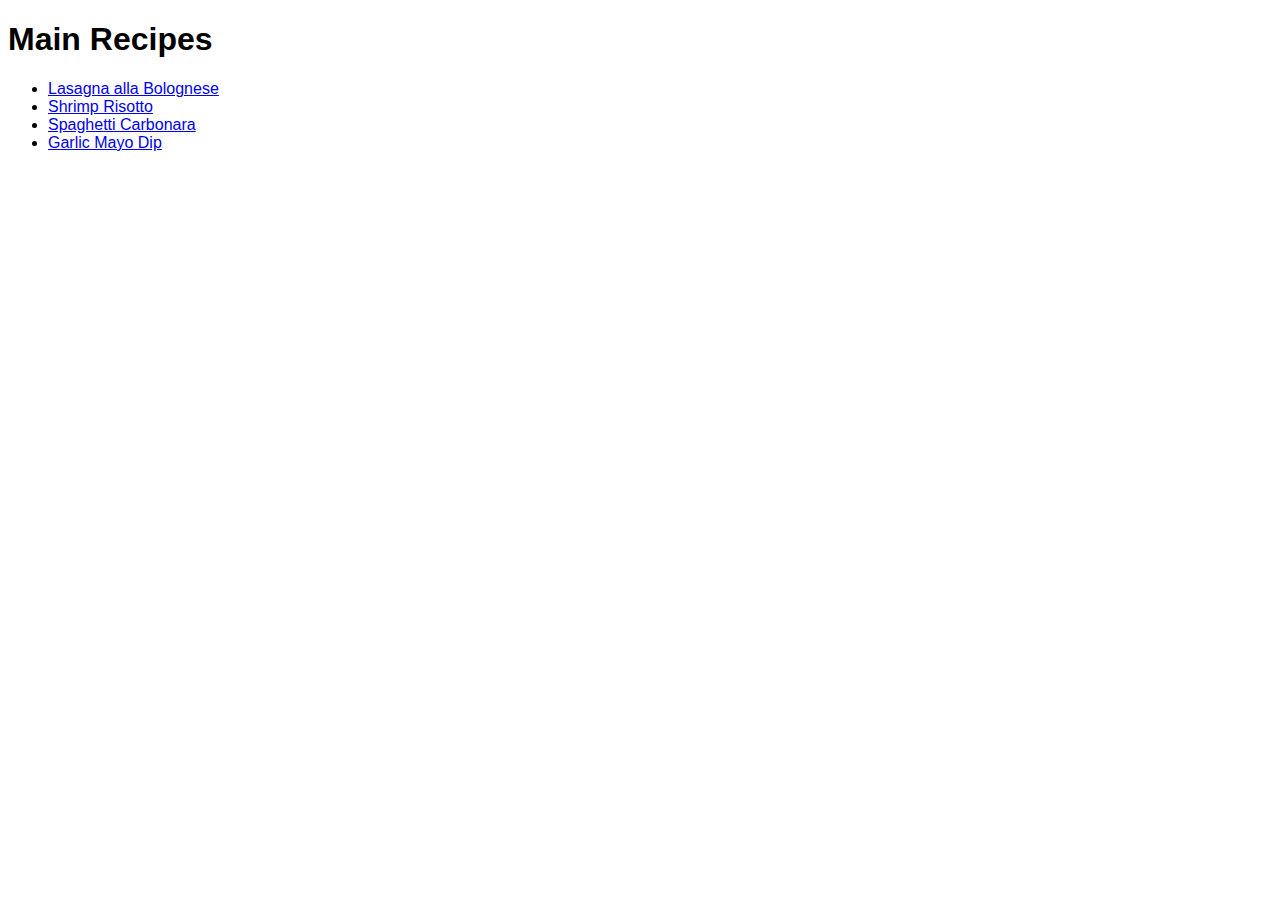
==== index.html @ d20dc723 "Garlic Mayo Recipe Add" ====
<!DOCTYPE html>
<html lang="pt">

<head>
    <meta charset="UTF-8">
    <meta name="viewport" content="width=device-width, initial-scale=1, shrink-to-fit=no">
    <link rel="stylesheet" href="../assets/css/mystyle.css">

    <title>Recipes</title>
</head>

<body>

    <main>
        <h1>Main Recipes</h1>
        <article>
            <ul>
                <li><a href="/recipes/lasagna.html">Lasagna alla Bolognese</a></li>
                <li><a href="/recipes/shrimprisotto.html">Shrimp Risotto</a></li>
                <li><a href="/recipes/spaghetticarbonara.html">Spaghetti Carbonara</a></li>
                <li><a href="/recipes/galicmayo.html">Garlic Mayo Dip</a></li>
            </ul>
        </article>

    </main>

</body>

</html>
---- assets/css/mystyle.css ----
.main-img{
    width: 600px;
    height: 500px;
}

* {
    font-family:Helvetica, sans-serif;
}
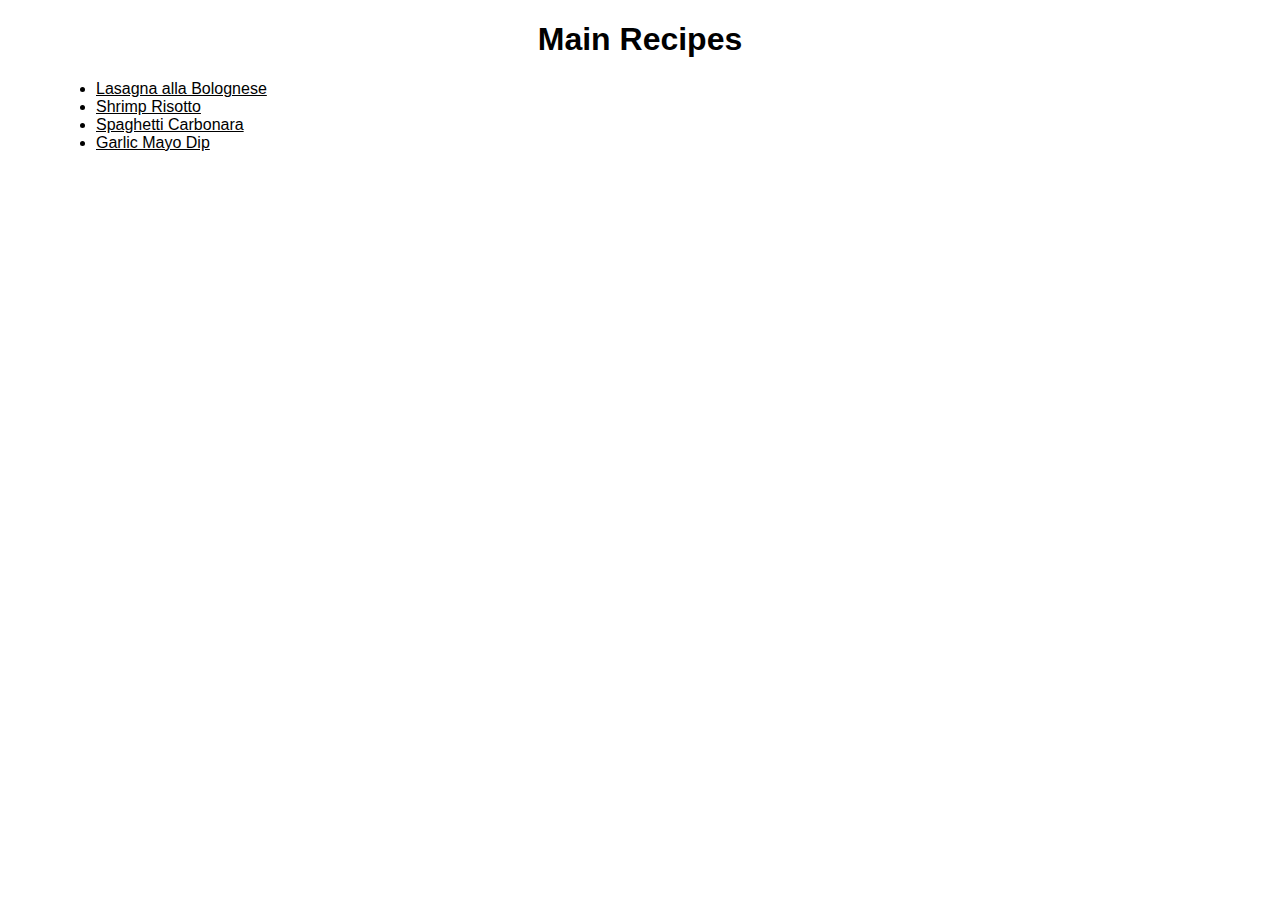
==== commit e8830196: "container created" ====
--- a/index.html
+++ b/index.html
@@ -4,23 +4,30 @@
 <head>
     <meta charset="UTF-8">
     <meta name="viewport" content="width=device-width, initial-scale=1, shrink-to-fit=no">
-    <link rel="stylesheet" href="../assets/css/mystyle.css">
+    <link rel="stylesheet" href="assets/css/mystyle.css">
+    <style>
+        a{
+            color: #000;
+        }
+    </style>
 
     <title>Recipes</title>
 </head>
 
 <body>
 
-    <main>
-        <h1>Main Recipes</h1>
-        <article>
-            <ul>
-                <li><a href="/recipes/lasagna.html">Lasagna alla Bolognese</a></li>
-                <li><a href="/recipes/shrimprisotto.html">Shrimp Risotto</a></li>
-                <li><a href="/recipes/spaghetticarbonara.html">Spaghetti Carbonara</a></li>
-                <li><a href="/recipes/galicmayo.html">Garlic Mayo Dip</a></li>
-            </ul>
-        </article>
+    <main class="my-container">
+        <div>
+            <h1>Main Recipes</h1>
+            <article>
+                <ul>
+                    <li><a href="/recipes/lasagna.html">Lasagna alla Bolognese</a></li>
+                    <li><a href="/recipes/shrimprisotto.html">Shrimp Risotto</a></li>
+                    <li><a href="/recipes/spaghetticarbonara.html">Spaghetti Carbonara</a></li>
+                    <li><a href="/recipes/galicmayo.html">Garlic Mayo Dip</a></li>
+                </ul>
+            </article>
+        </div>
 
     </main>
 
--- a/assets/css/mystyle.css
+++ b/assets/css/mystyle.css
@@ -1,3 +1,21 @@
+*{
+    /*background-color: #eeb63fab;*/
+}
+
+.my-container{
+    display: block;
+    box-sizing: border-box;
+    padding-right: 3em;
+    padding-left: 3em;
+    margin-left: auto;
+    margin-right: auto;
+    max-width: 80em;
+}
+
+h1 {
+    text-align: center;
+}
+
 .main-img{
     width: 600px;
     height: 500px;
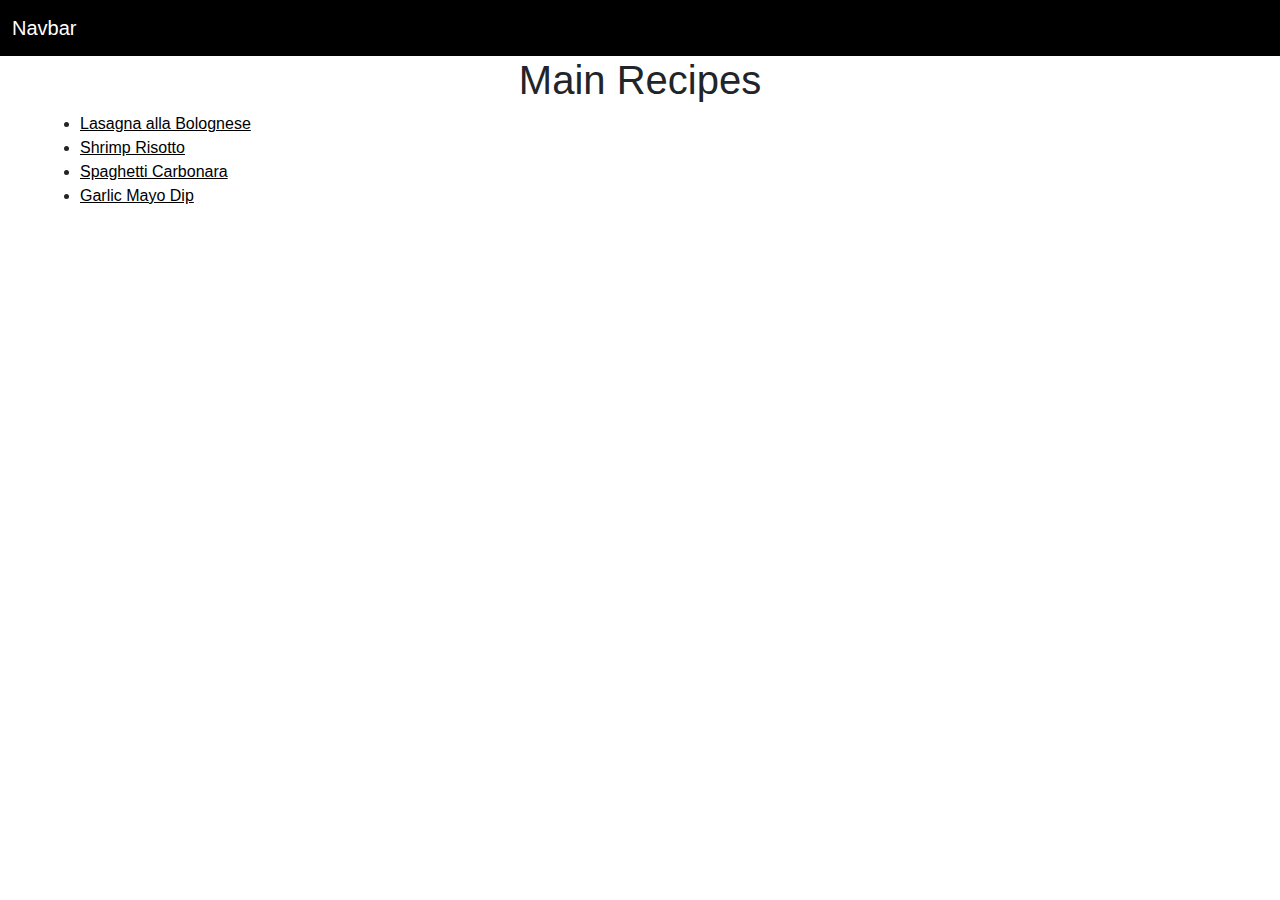
==== commit a68b47a7: "adicionado e testado navbar bootstrap" ====
--- a/index.html
+++ b/index.html
@@ -5,6 +5,7 @@
     <meta charset="UTF-8">
     <meta name="viewport" content="width=device-width, initial-scale=1, shrink-to-fit=no">
     <link rel="stylesheet" href="assets/css/mystyle.css">
+    <link rel="stylesheet" type="text/css" href="assets/css/bootstrap.css">
     <style>
         a{
             color: #000;
@@ -15,6 +16,12 @@
 </head>
 
 <body>
+    <nav class="navbar navbar-expand-lg navbar-dark bg-black">
+        <div class="container-fluid">
+            <a class="navbar-brand" href="#">Navbar</a>
+        </div>
+
+    </nav>
 
     <main class="my-container">
         <div>
@@ -33,4 +40,6 @@
 
 </body>
 
+<script type="text/javascript" href="assets/js/bootstrap.js" ></script>
+
 </html>--- a/assets/css/mystyle.css
+++ b/assets/css/mystyle.css
@@ -1,5 +1,9 @@
-*{
-    /*background-color: #eeb63fab;*/
+* {
+    font-family:Helvetica, sans-serif;
+}
+
+body{
+    /*background-color: #ebca0e7a;*/
 }
 
 .my-container{
@@ -10,6 +14,7 @@
     margin-left: auto;
     margin-right: auto;
     max-width: 80em;
+    /*background-color: #ffffffa2;*/
 }
 
 h1 {
@@ -20,7 +25,3 @@
     width: 600px;
     height: 500px;
 }
-
-* {
-    font-family:Helvetica, sans-serif;
-}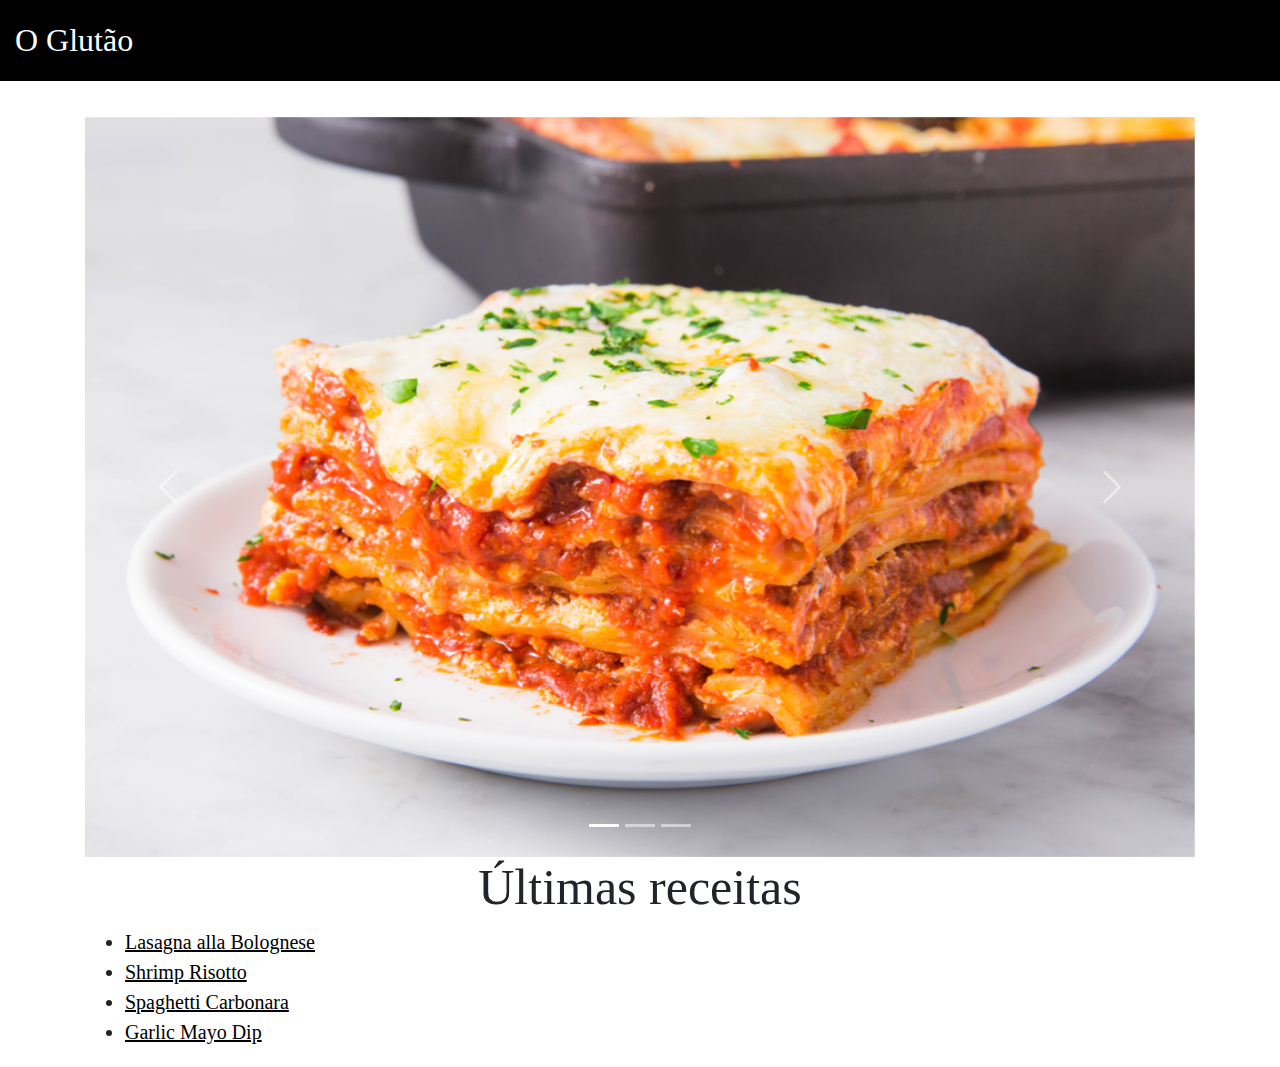
==== commit 0843a954: "Carrossel adicionado" ====
--- a/index.html
+++ b/index.html
@@ -5,27 +5,59 @@
     <meta charset="UTF-8">
     <meta name="viewport" content="width=device-width, initial-scale=1, shrink-to-fit=no">
     <link rel="stylesheet" href="assets/css/mystyle.css">
-    <link rel="stylesheet" type="text/css" href="assets/css/bootstrap.css">
+    <link rel="stylesheet" type="text/css" href="assets/css/bootstrap/bootstrap.css">
     <style>
         a{
             color: #000;
         }
     </style>
 
-    <title>Recipes</title>
+    <title>O Glutão</title>
 </head>
 
 <body>
     <nav class="navbar navbar-expand-lg navbar-dark bg-black">
         <div class="container-fluid">
-            <a class="navbar-brand" href="#">Navbar</a>
+            <a class="navbar-brand" href="#"
+            style="font-size: 32px; font-family: Tahoma;">O Glutão</a>
         </div>
 
     </nav>
 
-    <main class="my-container">
+    <main class="container" style="margin-top: 36px;">
+        
+        <!------------------------BLOCO DE ELEMENTOS DO CARROSEL------------------------>
+        <div id="mainCarousel" class="carousel slide" data-bs-ride="carousel">
+            <div class="carousel-indicators">
+                <button type="button" data-bs-target="#mainCarousel" data-bs-slide-to="0" class="active" aria-current="true" aria-label="Slide 1"></button>
+                <button type="button" data-bs-target="#mainCarousel" data-bs-slide-to="1" aria-label="Slide 2"></button>
+                <button type="button" data-bs-target="#mainCarousel" data-bs-slide-to="2" aria-label="Slide 3"></button>
+            </div>
+            <div class="carousel-inner">
+                <div class="carousel-item active">
+                    <img src="assets/images/lasagna-bolognese.png" class="d-block w-100" alt="...">
+                </div>
+                <div class="carousel-item">
+                    <img src="assets/images/carbonara.png" class="d-block w-100" alt="...">
+                </div>
+                <div class="carousel-item">
+                    <img src="assets/images/Shrimp-Risotto.png" class="d-block w-100" alt="...">
+                </div>
+            </div>
+            <button class="carousel-control-prev" type="button" data-bs-target="#mainCarousel" data-bs-slide="prev">
+                <span class="carousel-control-prev-icon" aria-hidden="true"></span>
+                <span class="visually-hidden">Previous</span>
+            </button>
+            <button class="carousel-control-next" type="button" data-bs-target="#mainCarousel" data-bs-slide="next">
+                <span class="carousel-control-next-icon" aria-hidden="true"></span>
+                <span class="visually-hidden">Next</span>
+            </button>
+        </div>
+        <!------------------------------------------------------------------------------>
+
+
         <div>
-            <h1>Main Recipes</h1>
+            <h1>Últimas receitas</h1>
             <article>
                 <ul>
                     <li><a href="/recipes/lasagna.html">Lasagna alla Bolognese</a></li>
@@ -40,6 +72,8 @@
 
 </body>
 
-<script type="text/javascript" href="assets/js/bootstrap.js" ></script>
+<script type="text/javascript" href="assets/js/bootstrap/bootstrap.js"></script>
+<script type="text/javascript" href="assets/js/popper.js"></script>
+<script type="text/javascript" href="assets/js/jquery.js"></script>
 
 </html>--- a/assets/css/mystyle.css
+++ b/assets/css/mystyle.css
@@ -1,5 +1,6 @@
 * {
-    font-family:Helvetica, sans-serif;
+    font-family: "Times New Roman", sans-serif;
+    font-size: 20px;
 }
 
 body{
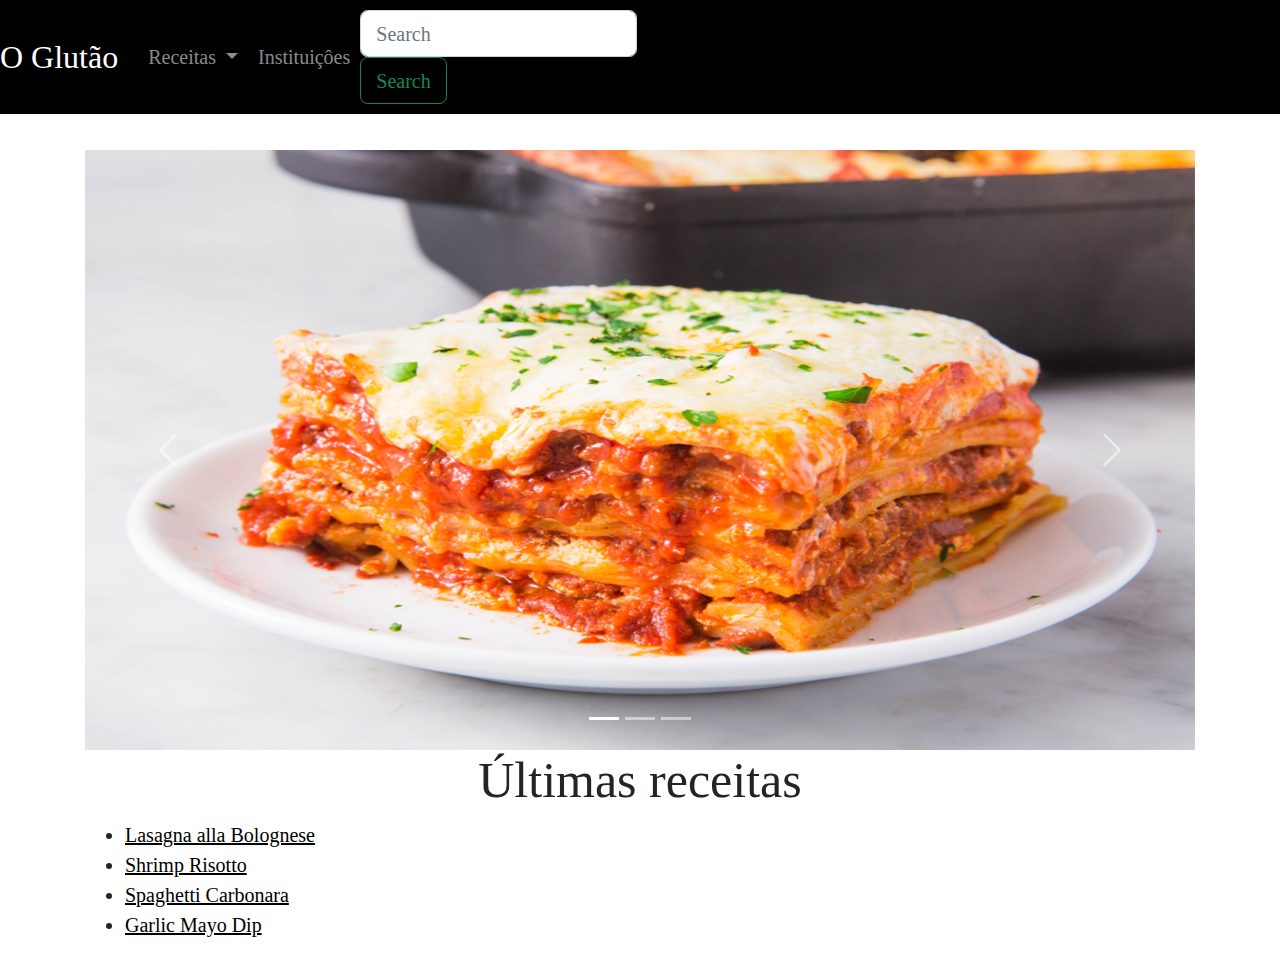
==== commit cf51fab6: "Nav links add, need fix" ====
--- a/index.html
+++ b/index.html
@@ -6,20 +6,51 @@
     <meta name="viewport" content="width=device-width, initial-scale=1, shrink-to-fit=no">
     <link rel="stylesheet" href="assets/css/mystyle.css">
     <link rel="stylesheet" type="text/css" href="assets/css/bootstrap/bootstrap.css">
+    <link rel="stylesheet" type="text/css" href="assets/css/bootstrap-grid.css">
+    <link rel="stylesheet" type="text/css" href="assets/css/bootstrap-utilities.css">
     <style>
         a{
             color: #000;
         }
+
+        .carousel-item img{
+            height: 600px;
+        }
+
     </style>
 
     <title>O Glutão</title>
 </head>
 
 <body>
-    <nav class="navbar navbar-expand-lg navbar-dark bg-black">
-        <div class="container-fluid">
-            <a class="navbar-brand" href="#"
-            style="font-size: 32px; font-family: Tahoma;">O Glutão</a>
+    <nav class="navbar navbar-expand-lg navbar-dark bg-black justify-content-left">
+        <a class="navbar-brand" href="#" style="font-size: 32px; font-family: Tahoma;">
+            O Glutão
+        </a>
+
+        <div class="collapse navbar-collapse" id="navbarSupportedContent">
+            <ul class="navbar-nav mr-auto">   
+                <li class="nav-item dropdown">   
+                    <a class="nav-link dropdown-toggle" href="#" id="receitasDropdown" 
+                        role="button" data-toggle="dropdown" aria-haspopup="true" 
+                        aria-expanded="false">
+                        Receitas
+                    </a>
+                    <div class="dropdown-menu" aria-labelledby="#receitasDropdown">
+                        <a class="dropdown-item" href="#">Action</a>
+                        <a class="dropdown-item" href="#">Another action</a>
+                        <div class="dropdown-divider"></div>
+                        <a class="dropdown-item" href="#">Something else here</a>
+                    </div>
+                </li>   
+                <li class="nav-item">  
+                    <a class="nav-link" href="#">Instituiçôes</a>
+                </li>
+            </ul>
+            <form class="form-inline my-2 my-lg-0">
+                <input class="form-control mr-sm-2" type="search" placeholder="Search" aria-label="Search">
+                <button class="btn btn-outline-success my-2 my-sm-0" type="submit">Search</button>
+            </form>
         </div>
 
     </nav>
@@ -72,8 +103,8 @@
 
 </body>
 
-<script type="text/javascript" href="assets/js/bootstrap/bootstrap.js"></script>
-<script type="text/javascript" href="assets/js/popper.js"></script>
-<script type="text/javascript" href="assets/js/jquery.js"></script>
+<script type="text/javascript" src="assets/js/popper.js"></script>
+<script type="text/javascript" src="assets/js/jquery.js"></script>
+<script type="text/javascript" src="assets/js/bootstrap/bootstrap.js"></script>
 
 </html>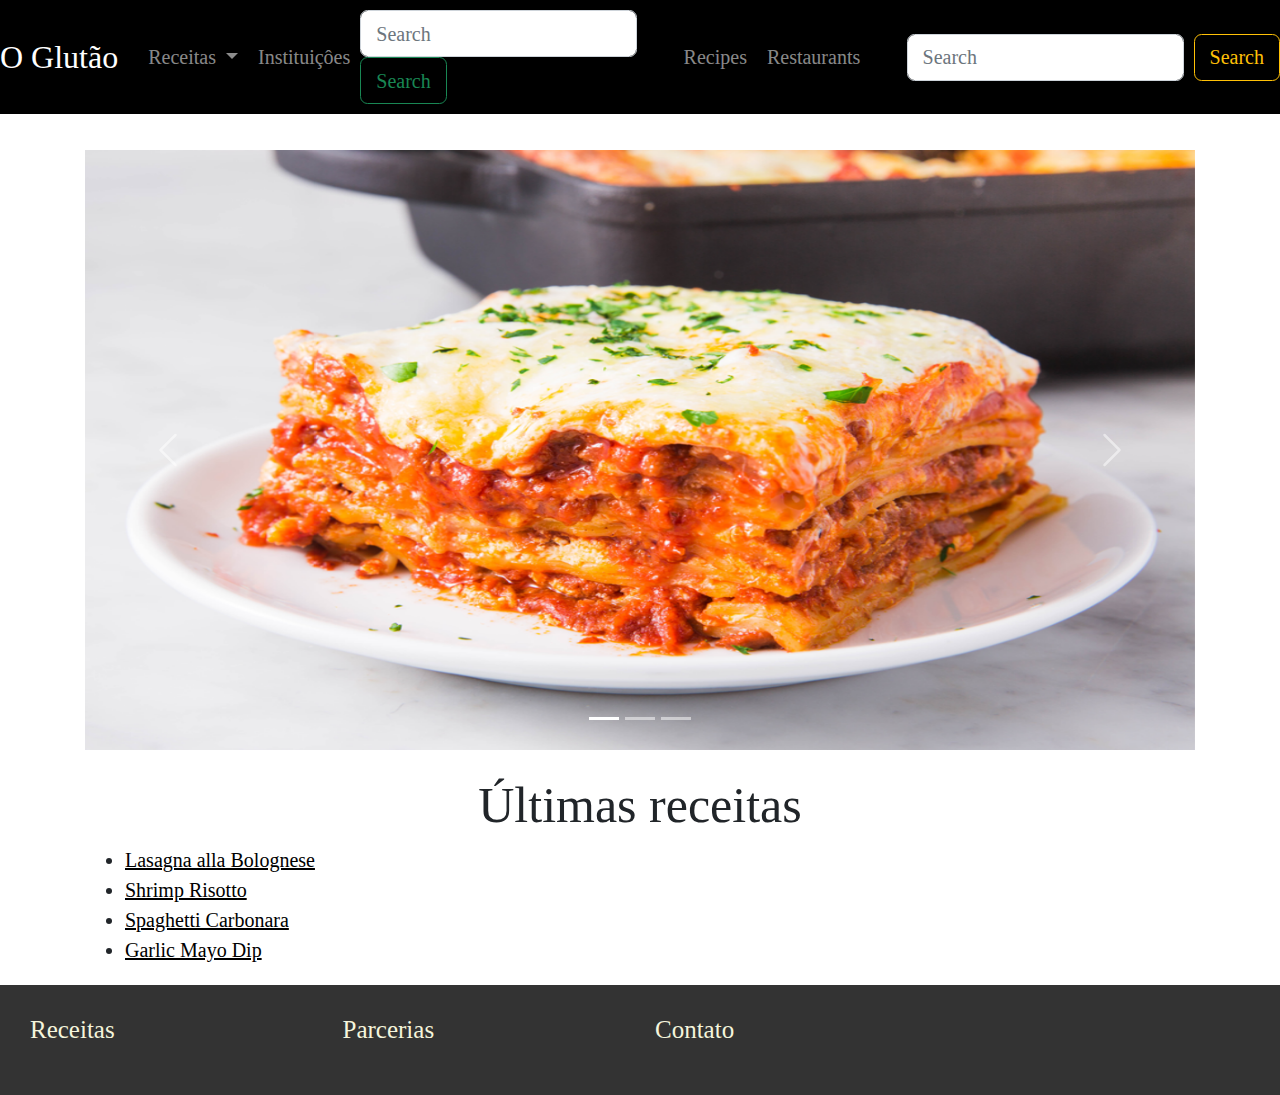
==== commit a1b2cbfe: "Mais paginas adicionadas" ====
--- a/index.html
+++ b/index.html
@@ -52,7 +52,22 @@
                 <button class="btn btn-outline-success my-2 my-sm-0" type="submit">Search</button>
             </form>
         </div>
-
+        <div class="collapse navbar-collapse" id="navbarSupportedContent">
+            <ul class="navbar-nav me-auto mb-2 mb-lg-0">
+              <li class="nav-item">
+                <a class="nav-link" aria-current="page" href="recipes/recipes.html">Recipes</a>
+              </li>
+              <li class="nav-item">
+                <a class="nav-link" href="#">Restaurants</a>
+              </li>
+            </ul>
+            <form class="d-flex" role="search">
+                <input class="form-control me-2" type="search" placeholder="Search" aria-label="Search">
+                <button class="btn btn-outline-warning" type="submit">Search</button>
+            </form>
+        
+        </div>
+      
     </nav>
 
     <main class="container" style="margin-top: 36px;">
@@ -66,13 +81,14 @@
             </div>
             <div class="carousel-inner">
                 <div class="carousel-item active">
-                    <img src="assets/images/lasagna-bolognese.png" class="d-block w-100" alt="...">
+                    <a href="/recipes/lasagna.html"><img src="assets/images/lasagna-bolognese.png" class="carousel-image d-block w-100" alt="..."></a>
+                    
                 </div>
                 <div class="carousel-item">
-                    <img src="assets/images/carbonara.png" class="d-block w-100" alt="...">
+                    <img src="assets/images/carbonara.png" class="carousel-image d-block w-100" alt="...">
                 </div>
                 <div class="carousel-item">
-                    <img src="assets/images/Shrimp-Risotto.png" class="d-block w-100" alt="...">
+                    <img src="assets/images/Shrimp-Risotto.png" class="carousel-image d-block w-100" alt="...">
                 </div>
             </div>
             <button class="carousel-control-prev" type="button" data-bs-target="#mainCarousel" data-bs-slide="prev">
@@ -88,7 +104,7 @@
 
 
         <div>
-            <h1>Últimas receitas</h1>
+            <h1 style="padding-top:0.5em;">Últimas receitas</h1>
             <article>
                 <ul>
                     <li><a href="/recipes/lasagna.html">Lasagna alla Bolognese</a></li>
@@ -101,6 +117,32 @@
 
     </main>
 
+    <footer>
+        <div class="row">
+            <div class="col-xl-3">
+                <h5>Receitas</h5>
+                <ul class="list-unstyled">
+                    <li></li>
+                </ul>
+            </div>
+
+            <div class="col-xl-3">
+                <h5>Parcerias</h5>
+                <h5></h5>
+                <ul class="list-unstyled">
+                    <li></li>
+                </ul>
+            </div>
+
+            <div class="col-xl-3">
+                <h5>Contato</h5>
+                <ul class="list-unstyled">
+                    <li></li>
+                </ul>
+            </div>
+        </div>
+    </footer>
+
 </body>
 
 <script type="text/javascript" src="assets/js/popper.js"></script>
--- a/assets/css/mystyle.css
+++ b/assets/css/mystyle.css
@@ -10,11 +10,12 @@
 .my-container{
     display: block;
     box-sizing: border-box;
-    padding-right: 3em;
-    padding-left: 3em;
     margin-left: auto;
     margin-right: auto;
     max-width: 80em;
+    padding: 0.5em 3em 3em 3em;
+    /*display: flex;
+    flex-direction: column;*/
     /*background-color: #ffffffa2;*/
 }
 
@@ -26,3 +27,23 @@
     width: 600px;
     height: 500px;
 }
+
+.carousel-image{
+    height: 600px;
+}
+
+.my-spinner{
+    display: flex;
+    justify-content: center;
+}
+
+footer{
+    background-color: #333;
+    color: beige;
+    padding: 30px 30px;
+}
+
+.card-img-top{
+    height: 250px;
+    width: 50px;
+}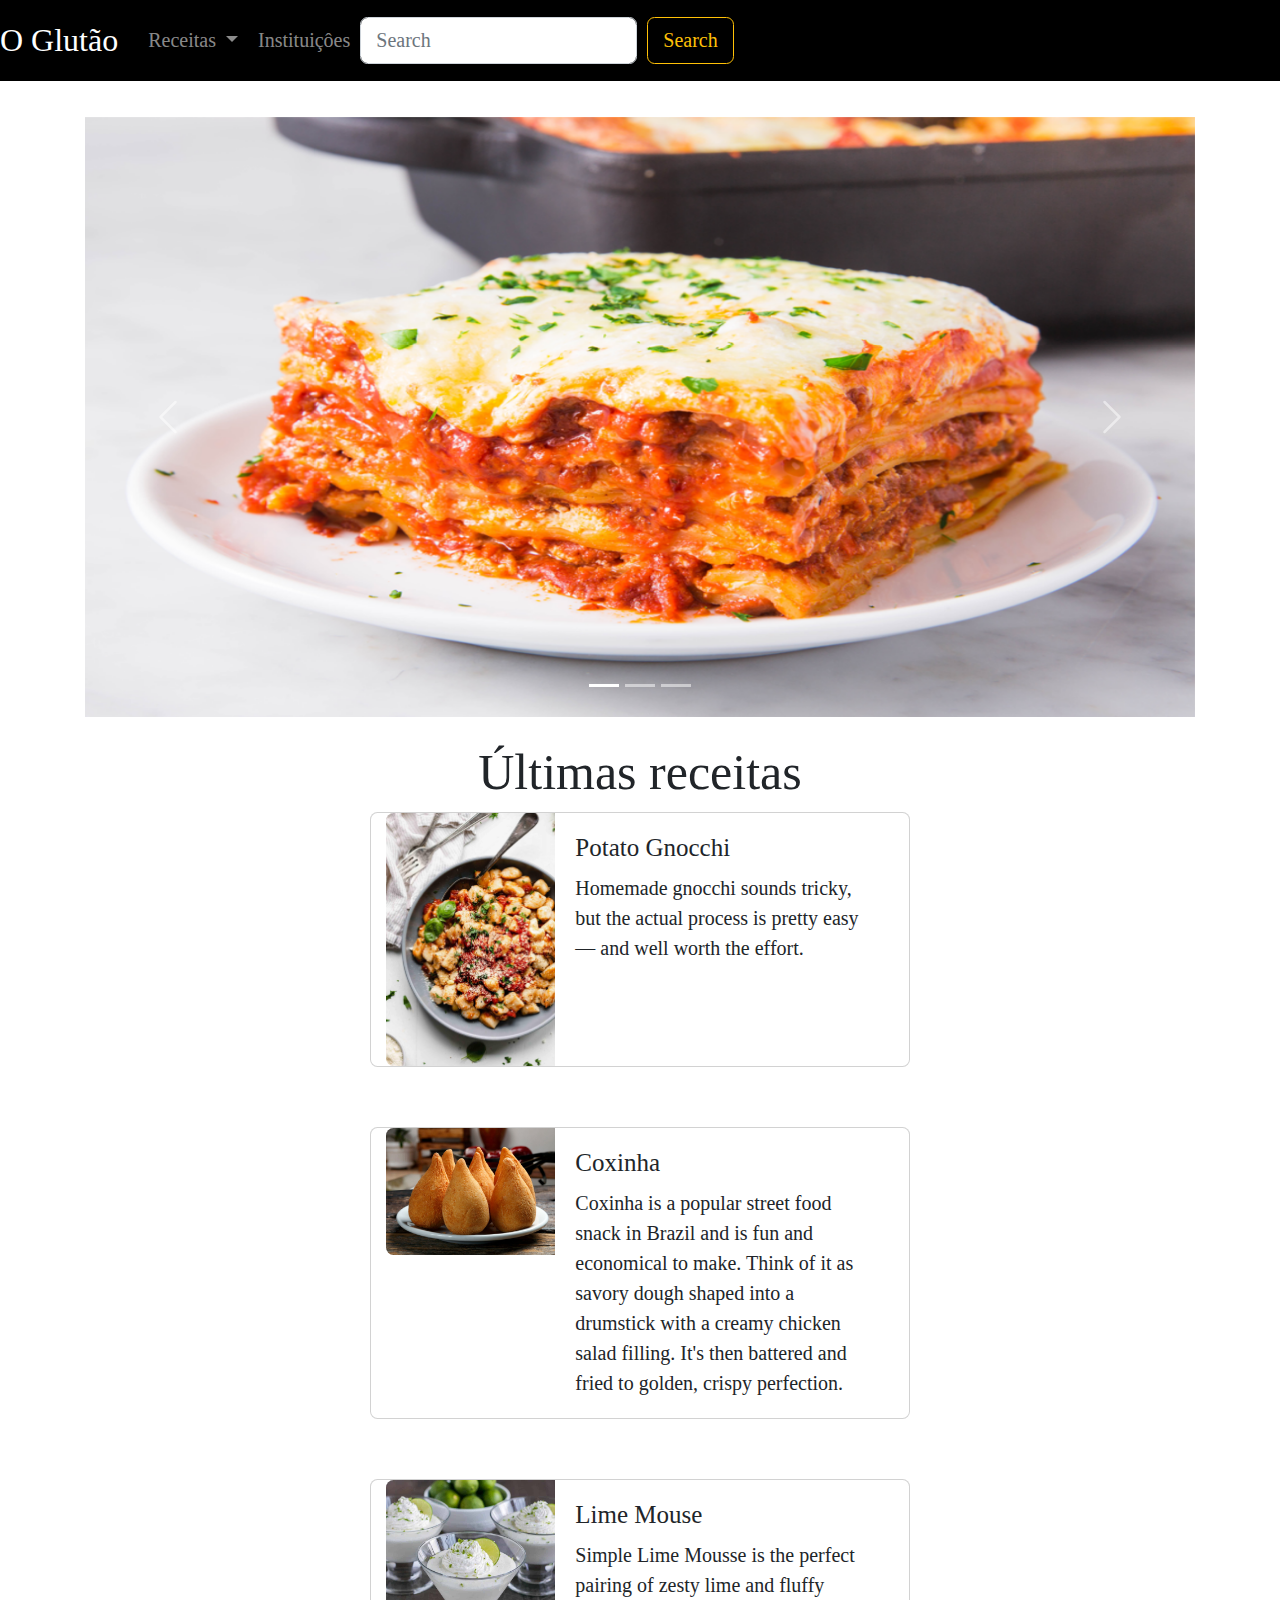
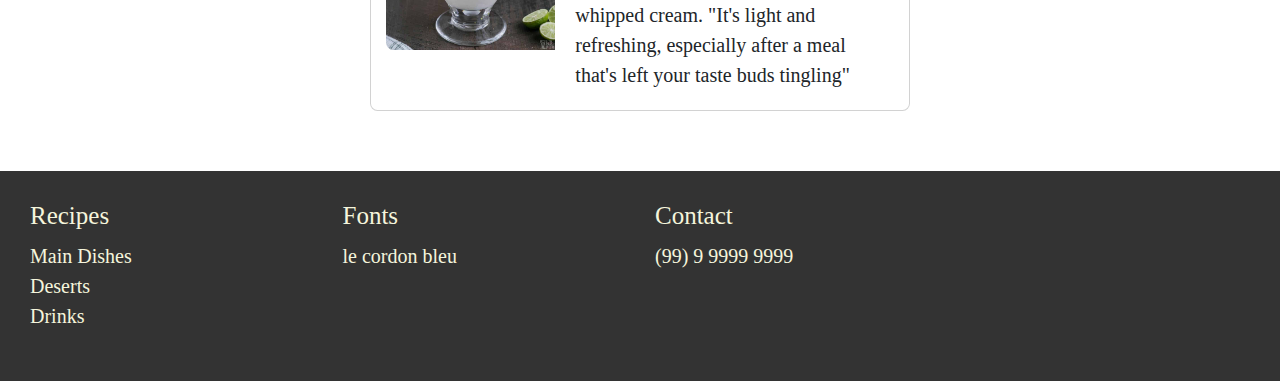
==== commit 2e50801e: "Ultimas atualizações" ====
--- a/index.html
+++ b/index.html
@@ -32,40 +32,26 @@
             <ul class="navbar-nav mr-auto">   
                 <li class="nav-item dropdown">   
                     <a class="nav-link dropdown-toggle" href="#" id="receitasDropdown" 
-                        role="button" data-toggle="dropdown" aria-haspopup="true" 
+                        role="button" data-bs-toggle="dropdown" aria-haspopup="true" 
                         aria-expanded="false">
                         Receitas
                     </a>
                     <div class="dropdown-menu" aria-labelledby="#receitasDropdown">
-                        <a class="dropdown-item" href="#">Action</a>
-                        <a class="dropdown-item" href="#">Another action</a>
-                        <div class="dropdown-divider"></div>
-                        <a class="dropdown-item" href="#">Something else here</a>
+                        <a class="dropdown-item" href="recipes/recipes.html">Latest</a>
+                        <a class="dropdown-item" href="#">Pasta</a>
+                        <a class="dropdown-item" href="#">Steaks</a>
+                        <a class="dropdown-item" href="#">Seafood</a>
+                        <a class="dropdown-item" href="#">Deserts</a>
                     </div>
                 </li>   
                 <li class="nav-item">  
                     <a class="nav-link" href="#">Instituiçôes</a>
                 </li>
             </ul>
-            <form class="form-inline my-2 my-lg-0">
-                <input class="form-control mr-sm-2" type="search" placeholder="Search" aria-label="Search">
-                <button class="btn btn-outline-success my-2 my-sm-0" type="submit">Search</button>
-            </form>
-        </div>
-        <div class="collapse navbar-collapse" id="navbarSupportedContent">
-            <ul class="navbar-nav me-auto mb-2 mb-lg-0">
-              <li class="nav-item">
-                <a class="nav-link" aria-current="page" href="recipes/recipes.html">Recipes</a>
-              </li>
-              <li class="nav-item">
-                <a class="nav-link" href="#">Restaurants</a>
-              </li>
-            </ul>
             <form class="d-flex" role="search">
                 <input class="form-control me-2" type="search" placeholder="Search" aria-label="Search">
                 <button class="btn btn-outline-warning" type="submit">Search</button>
             </form>
-        
         </div>
       
     </nav>
@@ -105,14 +91,54 @@
 
         <div>
             <h1 style="padding-top:0.5em;">Últimas receitas</h1>
-            <article>
-                <ul>
-                    <li><a href="/recipes/lasagna.html">Lasagna alla Bolognese</a></li>
-                    <li><a href="/recipes/shrimprisotto.html">Shrimp Risotto</a></li>
-                    <li><a href="/recipes/spaghetticarbonara.html">Spaghetti Carbonara</a></li>
-                    <li><a href="/recipes/galicmayo.html">Garlic Mayo Dip</a></li>
-                </ul>
-            </article>
+
+            <div class="row"  style="justify-content: center;">
+                <div class="card mb-5" style="max-width: 540px;">
+                    <div class="row g-0">
+                      <div class="col-md-4">
+                        <img src="assets/images/homemade-gnocchi-recipe-20-scaled.jpg" class="img-fluid rounded-start" alt="...">
+                      </div>
+                      <div class="col-md-8">
+                        <div class="card-body">
+                          <h5 class="card-title">Potato Gnocchi</h5>
+                          <p class="card-text">Homemade gnocchi sounds tricky, but the actual process is pretty easy — and well worth the effort.</p>
+                        </div>
+                      </div>
+                    </div>
+                </div>
+            </div>
+            <div class="row"  style="justify-content: center;">
+                <div class="card mb-5" style="max-width: 540px;">
+                    <div class="row g-0">
+                      <div class="col-md-4">
+                        <img src="assets/images/Coxinha-de-charque.jpg" class="img-fluid rounded-start" alt="...">
+                      </div>
+                      <div class="col-md-8">
+                        <div class="card-body">
+                          <h5 class="card-title">Coxinha</h5>
+                          <p class="card-text">Coxinha is a popular street food snack in Brazil and is fun and economical to make. Think of it as savory dough shaped into a drumstick with a creamy chicken salad filling. It's then battered and fried to golden, crispy perfection. </p>
+                        </div>
+                      </div>
+                    </div>
+                </div>
+            </div>
+            <div class="row"  style="justify-content: center;">
+                <div class="card mb-5" style="max-width: 540px;">
+                    <div class="row g-0">
+                      <div class="col-md-4">
+                        <img src="assets/images/key-lime-mousse-sq.jpg" class="img-fluid rounded-start" alt="...">
+                      </div>
+                      <div class="col-md-8">
+                        <div class="card-body">
+                          <h5 class="card-title">Lime Mouse</h5>
+                            <p class="card-text">
+                                Simple Lime Mousse is the perfect pairing of zesty lime and fluffy whipped cream. "It's light and refreshing, especially after a meal that's left your taste buds tingling"
+                            </p>
+                        </div>
+                      </div>
+                    </div>
+                </div>
+            </div>
         </div>
 
     </main>
@@ -120,24 +146,26 @@
     <footer>
         <div class="row">
             <div class="col-xl-3">
-                <h5>Receitas</h5>
+                <h5>Recipes</h5>
                 <ul class="list-unstyled">
-                    <li></li>
+                    <li>Main Dishes</li>
+                    <li>Deserts</li>
+                    <li>Drinks</li>
                 </ul>
             </div>
 
             <div class="col-xl-3">
-                <h5>Parcerias</h5>
+                <h5>Fonts</h5>
                 <h5></h5>
                 <ul class="list-unstyled">
-                    <li></li>
+                    <li>le cordon bleu</li>
                 </ul>
             </div>
 
             <div class="col-xl-3">
-                <h5>Contato</h5>
+                <h5>Contact</h5>
                 <ul class="list-unstyled">
-                    <li></li>
+                    <li>(99) 9 9999 9999</li>
                 </ul>
             </div>
         </div>
--- a/assets/css/mystyle.css
+++ b/assets/css/mystyle.css
@@ -46,4 +46,8 @@
 .card-img-top{
     height: 250px;
     width: 50px;
+}
+
+.card-text{
+    text-decoration: none;
 }